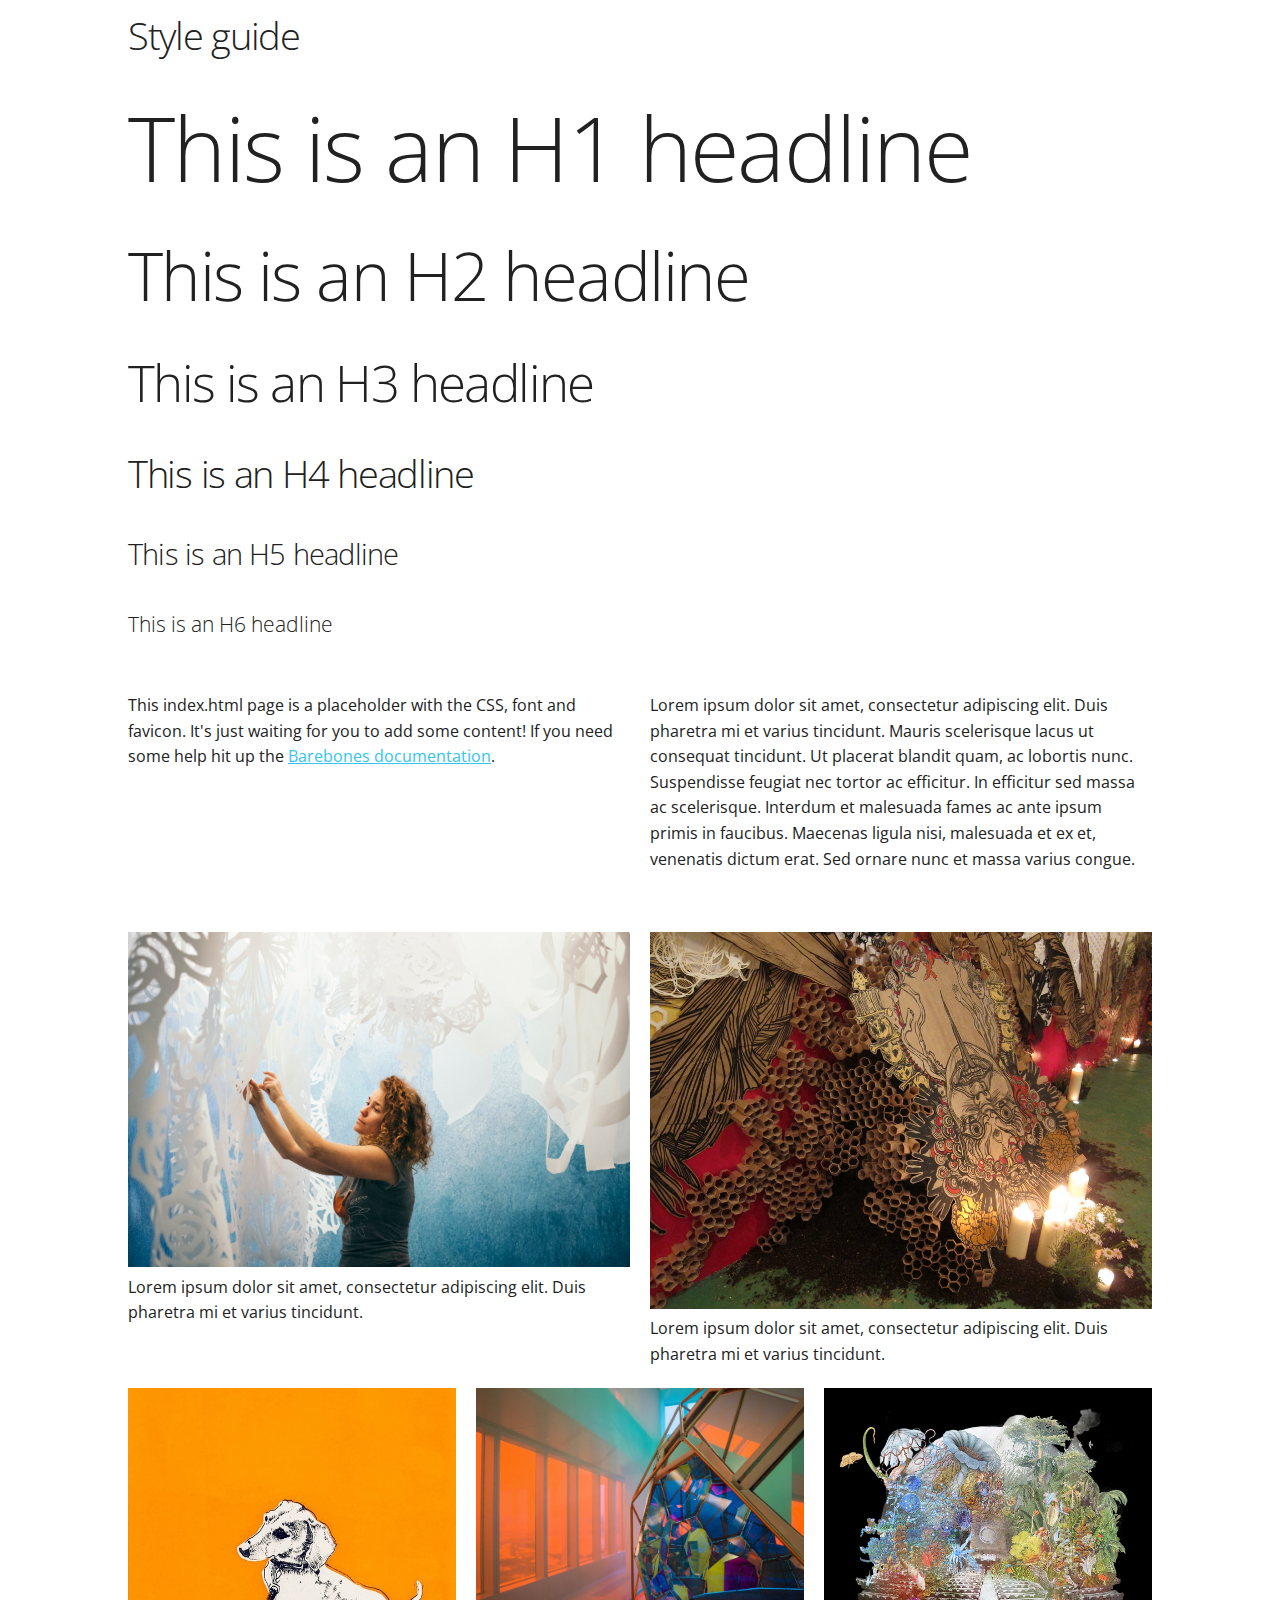
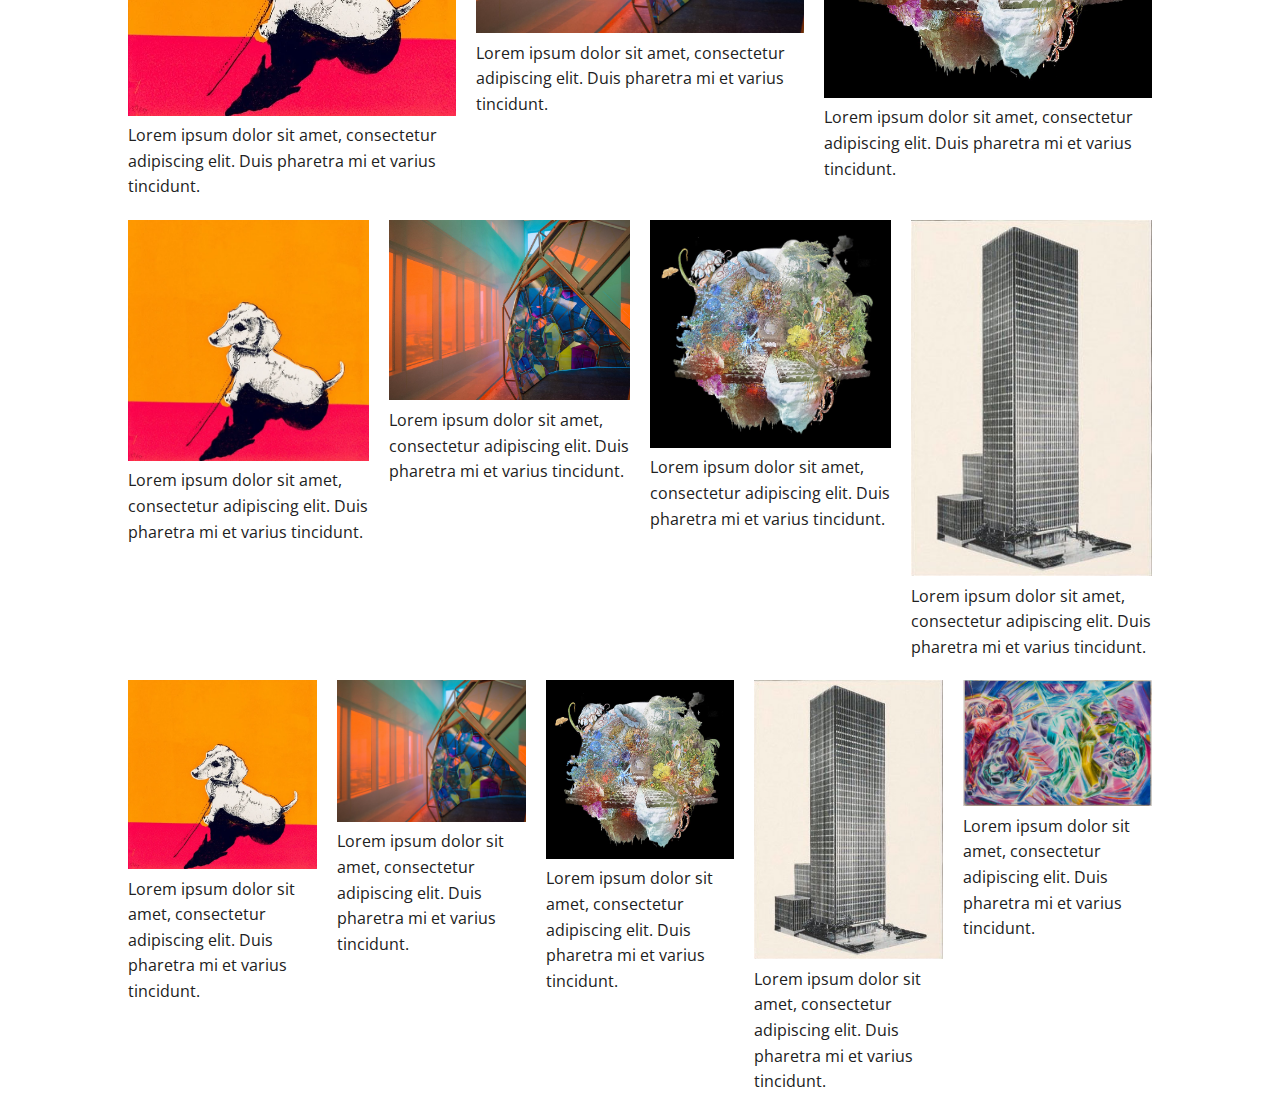
==== styleguide.html @ 1a78c6f6 "Setup" ====
<!DOCTYPE html>
<html lang="en">
<head>

  <!-- Basic Page Needs
  –––––––––––––––––––––––––––––––––––––––––––––––––– -->
  <meta charset="utf-8">
  <title>Your page title here :)</title>
  <meta name="description" content="">
  <meta name="author" content="">

  <!-- Mobile Specific Metas
  –––––––––––––––––––––––––––––––––––––––––––––––––– -->
  <meta name="viewport" content="width=device-width, initial-scale=1">

  <!-- FONT
  –––––––––––––––––––––––––––––––––––––––––––––––––– -->
  <link href="//fonts.googleapis.com/css?family=Raleway:400,300,600" rel="stylesheet" type="text/css">

  <!-- CSS
  –––––––––––––––––––––––––––––––––––––––––––––––––– -->
  <link rel="stylesheet" href="css/normalize.css">
  <link rel="stylesheet" href="css/barebones.css">
  <link rel="stylesheet" href="css/core-1.css">


  <!-- Favicon
  –––––––––––––––––––––––––––––––––––––––––––––––––– -->
  <link rel="icon" type="image/png" href="images/favicon-16.png">

</head>
<body>
<main>
  <!-- Primary Page Layout
  –––––––––––––––––––––––––––––––––––––––––––––––––– -->
  <section class="grid-container full">
      <div>
        <h4>Style guide</h4>
        <h1>This is an H1 headline</h1>
        <h2>This is an H2 headline</h2>
        <h3>This is an H3 headline</h3>
        <h4>This is an H4 headline</h4>
        <h5>This is an H5 headline</h5>
        <h6>This is an H6 headline</h6>
        </div>
  </section>
  <section class="grid-container col-2">
  <p>This index.html page is a placeholder with the CSS, font and favicon. It's just waiting for you to add some content! If you need some help hit up the <a href="https://acahir.github.io/Barebones/">Barebones documentation</a>.</p>
	<p>Lorem ipsum dolor sit amet, consectetur adipiscing elit. Duis pharetra mi et varius tincidunt. Mauris scelerisque lacus ut consequat tincidunt. Ut placerat blandit quam, ac lobortis nunc. Suspendisse feugiat nec tortor ac efficitur. In efficitur sed massa ac scelerisque. Interdum et malesuada fames ac ante ipsum primis in faucibus. Maecenas ligula nisi, malesuada et ex et, venenatis dictum erat. Sed ornare nunc et massa varius congue. </p>
</section>
<section class="grid-container col-2">
	<div><img src="images/Swoon+Caledonia+Currie+2021+Sal+Rodriguez+photographer.jpg" alt="art image" /> Lorem ipsum dolor sit amet, consectetur adipiscing elit. Duis pharetra mi et varius tincidunt.</div>
	<div><img src="images/Tokyo_SnowContemporary_2012_2.JPG" alt="art image" /> Lorem ipsum dolor sit amet, consectetur adipiscing elit. Duis pharetra mi et varius tincidunt.</div>
</section>

<!-- multiple rows don't require separate containers -->
<section class="grid-container col-3">
	<div><img src="images/1_MB_Anna_Marrow_Doggie_Jo_Hounsome_Photography_1_grande.webp" alt="art image" /> Lorem ipsum dolor sit amet, consectetur adipiscing elit. Duis pharetra mi et varius tincidunt.</div>
	<div><img src="images/2021_09_24_02_model_of_invisible_futures_02_small.jpg" alt="art image" />Lorem ipsum dolor sit amet, consectetur adipiscing elit. Duis pharetra mi et varius tincidunt.</div>
	<div><img src="images/2021_10_07_210517_FA_LOGO_trans-background_SMALL.jpg" alt="art image" />Lorem ipsum dolor sit amet, consectetur adipiscing elit. Duis pharetra mi et varius tincidunt.</div>
</section>
<section class="grid-container col-4">
	<div><img src="images/1_MB_Anna_Marrow_Doggie_Jo_Hounsome_Photography_1_grande.webp" alt="art image" /> Lorem ipsum dolor sit amet, consectetur adipiscing elit. Duis pharetra mi et varius tincidunt.</div>
	<div><img src="images/2021_09_24_02_model_of_invisible_futures_02_small.jpg" alt="art image" />Lorem ipsum dolor sit amet, consectetur adipiscing elit. Duis pharetra mi et varius tincidunt.</div>
	<div><img src="images/2021_10_07_210517_FA_LOGO_trans-background_SMALL.jpg" alt="art image" />Lorem ipsum dolor sit amet, consectetur adipiscing elit. Duis pharetra mi et varius tincidunt.</div>
	<div><img src="images/building.jpg" alt="art image" />Lorem ipsum dolor sit amet, consectetur adipiscing elit. Duis pharetra mi et varius tincidunt.</div>
</section>
<section class="grid-container col-5">
	<div><img src="images/1_MB_Anna_Marrow_Doggie_Jo_Hounsome_Photography_1_grande.webp" alt="art image" /> Lorem ipsum dolor sit amet, consectetur adipiscing elit. Duis pharetra mi et varius tincidunt.</div>
	<div><img src="images/2021_09_24_02_model_of_invisible_futures_02_small.jpg" alt="art image" />Lorem ipsum dolor sit amet, consectetur adipiscing elit. Duis pharetra mi et varius tincidunt.</div>
	<div><img src="images/2021_10_07_210517_FA_LOGO_trans-background_SMALL.jpg" alt="art image" />Lorem ipsum dolor sit amet, consectetur adipiscing elit. Duis pharetra mi et varius tincidunt.</div>
	<div><img src="images/building.jpg" alt="art image" />Lorem ipsum dolor sit amet, consectetur adipiscing elit. Duis pharetra mi et varius tincidunt.</div>
	<div><img src="images/Denzil-Forrester-1993-Dub-Dance-2-840x560-c-center.jpg" alt="art image" />Lorem ipsum dolor sit amet, consectetur adipiscing elit. Duis pharetra mi et varius tincidunt.</div>
</section>
</main>
<!-- End Document
  –––––––––––––––––––––––––––––––––––––––––––––––––– -->
</body>
</html>
---- css/barebones.css ----
/*
* Barebones V3
* Copyright 2019 Steve Cochran
*
* Based of Skeleton by Dave Gamache
*
* Free to use under the MIT license.
*/

/* Table of contents
––––––––––––––––––––––––––––––––––––––––––––––––––
- Media Breakpoints
- Variables
- Grid
- Base Styles
- Typography
- Links
- Buttons
- Forms
- Lists
- Code
- Tables
- Spacing
- Utilities
- Clearing
- Media Queries
*/

/* ENV Variables
–––––––––––––––––––––––––––––––––––––––––––––––––– */
/* Media breakpoint variables for use in media queries
* 	Note: this section is currently commented out pending release of 
* 	final CSS env() spec
*  Breakpoints based on 
*	 https://medium.freecodecamp.org/the-100-correct-way-to-do-css-breakpoints-88d6a5ba1862
* 
*/


/* CSS Variables
–––––––––––––––––––––––––––––––––––––––––––––––––– */
html {

	/* default theme: light background, dark text, blue accent */
	--theme-hue: 0;					/* white */
	--accent-hue: 194;			/* blue */

	--text-color-richer: hsl(var(--theme-hue), 0%, 5%);			/* #0d0d0d		*/
	--text-color-normal: hsl(var(--theme-hue), 0%, 13%);		/* #222222 		text color; button:hover:focus color */
	--text-color-softer: hsl(var(--theme-hue), 0%, 33%);		/* #555555 		button color; button:hover border */

  --accent-color: hsl(var(--accent-hue), 86%, 57%);				/* #33C3F0 		link; button-primary bg+border; textarea,select:focus border */
  --accent-color-hover: hsl(var(--accent-hue), 76%, 49%);	/* #1EAEDB 		link hover; button-primary:hover:focus bg+border */

  --border-color: hsl(var(--theme-hue), 0%, 73%);					/* #bbbbbb		button border */
	--border-color-softer: hsl(var(--theme-hue), 0%, 82%);	/* #d1d1d1		textarea,select,code,td,hr border	 */
	
	--background-color: white;														/* transparent body background; textarea,select background */
	--background-color-softer: hsl(var(--theme-hue), 0%, 95%);
  --code-background: hsl(var(--theme-hue), 0%, 95%);			/* #f1f1f1 		code background*/

	--button-primary-color: white;
  
	
	/* Note: Skeleton was based off a 10px font sizing for REM  */
	/* 62.5% of typical 16px browser default = 10px */
	--base-font-size: 1rem;
	
	/* Grid Defaults - default to match orig skeleton settings */
	--grid-max-width: 1440px;
}

/*  Dark Theme
	Note: prefers-color-scheme selector support is still limited, but 
	included for future and an example of defining a different base 'theme'
*/
@media (prefers-color-scheme: dark) {
	:html {
		/* dark theme: light background, dark text, blue accent */
		--theme-hue: 0;					/* black */
		--accent-hue: 194;			/* blue */

		--text-color-richer: hsl(var(--theme-hue), 0%, 95%);		/* 		*/
		--text-color-normal: hsl(var(--theme-hue), 0%, 80%);		/* text color; button:hover:focus color */
		--text-color-softer: hsl(var(--theme-hue), 0%, 67%);		/* button color; button:hover border */

		--accent-color: hsl(var(--accent-hue), 76%, 49%);				/* link; button-primary bg+border; textarea,select:focus border */
		--accent-color-hover: hsl(var(--accent-hue), 86%, 57%);	/* link hover; button-primary:hover:focus bg+border */

		--border-color: hsl(var(--theme-hue), 0%, 27%);					/* button border */
		--border-color-softer: hsl(var(--theme-hue), 0%, 20%);	/* textarea,select,code,td,hr border	 */
	
		--background-color: hsl(var(--theme-hue), 0%, 12%);			/* body background; textarea,select background */
		--background-color-softer: hsl(var(--theme-hue), 0%, 18%);
		--code-background: hsl(var(--theme-hue), 0%, 5%);				/* code background*/

		--button-primary-color: white;
  }
	
	img.value-img {
		filter: invert(0.8);
	}
	/* TODO - test dialing back image intensity on dark background
  img {
    opacity: .80;
    transition: opacity .5s ease-in-out;
  }
  img:hover {
    opacity: 1;
  }
  */
}


/* Grid
–––––––––––––––––––––––––––––––––––––––––––––––––– */
/* CSS Grid depends much more on CSS than HTML, so there is less boilerplate
	 than with skeleton. Only basic 1-4 column grids are included.
	 Any additional needs should be made using custom CSS directives */


.grid-container {
	position: relative;
	max-width: var(--grid-max-width);
	margin: 0 auto;
	padding: 20px;
	display: grid;
	grid-gap: 20px;
	gap: 20px;
	
	/* by default use min 200px wide columns auto-fit into width */
	grid-template-columns: minmax(200px, 1fr);
}

/* grids to 3 columns above mobile sizes */
@media (min-width: 600px) {
	.grid-container {
		grid-template-columns: repeat(3, 1fr);
		padding: 10px 0;
	}
	
	/* basic grids */
	.grid-container.col-5 {
		grid-template-columns: repeat(5, 1fr);
	}
	.grid-container.col-4 {
		grid-template-columns: repeat(4, 1fr);
	}
	.grid-container.col-3 {
		grid-template-columns: repeat(3, 1fr);
	}
	.grid-container.col-2 {
		grid-template-columns: repeat(2, 1fr);
	}
	.grid-container.full {
		grid-template-columns: 1fr;
	}
	
}







/* Base Styles
–––––––––––––––––––––––––––––––––––––––––––––––––– */
html {
  font-size: var(--base-font-size);
  scroll-behavior: smooth;
}
body {
  font-size: 1rem;		/* changed from 15px in orig skeleton */
  line-height: 1.6;
  font-weight: 400;
  font-family: "Open Sans", "HelveticaNeue", "Helvetica Neue", Helvetica, Arial, sans-serif;
  color: var(--text-color-normal); 
  background-color: var(--background-color);;
}


/* Typography
–––––––––––––––––––––––––––––––––––––––––––––––––– */
h1, h2, h3, h4, h5, h6 {
  margin-top: 0;
  margin-bottom: 2rem;
  font-weight: 300; }
h1 { font-size: 4.0rem; line-height: 1.2;  letter-spacing: -.1rem;}
h2 { font-size: 3.6rem; line-height: 1.25; letter-spacing: -.1rem; }
h3 { font-size: 3.2rem; line-height: 1.3;  letter-spacing: -.1rem; }
h4 { font-size: 2.4rem; line-height: 1.35; letter-spacing: -.08rem; }
h5 { font-size: 1.8rem; line-height: 1.5;  letter-spacing: -.05rem; }
h6 { font-size: 1.333rem; line-height: 1.6;  letter-spacing: 0; }

/* Larger than phablet */
@media (min-width: 600px) {
  h1 { font-size: 5.6rem; }
  h2 { font-size: 4.2rem; }
  h3 { font-size: 3.2rem; }
  h4 { font-size: 2.4rem; }
  h5 { font-size: 1.8rem; }
  h6 { font-size: 1.333rem; }
}

p {
  margin-top: 0; }


/* Links
–––––––––––––––––––––––––––––––––––––––––––––––––– */
a {
  color: var(--accent-color); }
a:hover {
  color: var(--accent-color-hover); }


/* Buttons
–––––––––––––––––––––––––––––––––––––––––––––––––– */
.button,
button,
input[type="submit"],
input[type="reset"],
input[type="button"] {
  display: inline-block;
  height: 38px;
  padding: 0 30px;
  color: var(--text-color-softer);
  text-align: center;
  font-size: 11px;
  font-weight: 600;
  line-height: 38px;
  letter-spacing: .1rem;
  text-transform: uppercase;
  text-decoration: none;
  white-space: nowrap;
  background-color: transparent;
  border-radius: 4px;
  border: 1px solid var(--border-color);
  cursor: pointer;
  box-sizing: border-box; }
.button:hover,
button:hover,
input[type="submit"]:hover,
input[type="reset"]:hover,
input[type="button"]:hover,
.button:focus,
button:focus,
input[type="submit"]:focus,
input[type="reset"]:focus,
input[type="button"]:focus {
  color: var(--text-color-normal);
  border-color: var(--text-color-softer);
  outline: 0; }
.button.button-primary,
button.button-primary,
input[type="submit"].button-primary,
input[type="reset"].button-primary,
input[type="button"].button-primary {
  color: var(--button-primary-color);
  background-color: var(--accent-color);
  border-color: var(--accent-color); }
.button.button-primary:hover,
button.button-primary:hover,
input[type="submit"].button-primary:hover,
input[type="reset"].button-primary:hover,
input[type="button"].button-primary:hover,
.button.button-primary:focus,
button.button-primary:focus,
input[type="submit"].button-primary:focus,
input[type="reset"].button-primary:focus,
input[type="button"].button-primary:focus {
  color: var(--button-primary-color);
  background-color: var(--accent-color-hover);
  border-color: var(--accent-color-hover); }


/* Forms
–––––––––––––––––––––––––––––––––––––––––––––––––– */
input[type="email"],
input[type="number"],
input[type="search"],
input[type="text"],
input[type="tel"],
input[type="url"],
input[type="password"],
textarea,
select {
  height: 38px;
  padding: 6px 10px; /* The 6px vertically centers text on FF, ignored by Webkit */
  background-color: var(--background-color);
  border: 1px solid var(--border-color-softer);
  border-radius: 4px;
  box-shadow: none;
  box-sizing: border-box; }
/* Removes awkward default styles on some inputs for iOS */
input[type="email"],
input[type="number"],
input[type="search"],
input[type="text"],
input[type="tel"],
input[type="url"],
input[type="password"],
input[type="button"],
input[type="submit"],
textarea {
  -webkit-appearance: none;
     -moz-appearance: none;
          appearance: none; }
textarea {
  min-height: 65px;
  padding-top: 6px;
  padding-bottom: 6px; }
input[type="email"]:focus,
input[type="number"]:focus,
input[type="search"]:focus,
input[type="text"]:focus,
input[type="tel"]:focus,
input[type="url"]:focus,
input[type="password"]:focus,
textarea:focus,
select:focus {
  border: 1px solid var(--accent-color);
  outline: 0; }
label,
legend {
  display: block;
  margin-bottom: .5rem;
  font-weight: 600; }
fieldset {
  padding: 0;
  border-width: 0; }
input[type="checkbox"],
input[type="radio"] {
  display: inline; }
label > .label-body {
  display: inline-block;
  margin-left: .5rem;
  font-weight: normal; }


/* Lists
–––––––––––––––––––––––––––––––––––––––––––––––––– */
ul {
  list-style: circle inside; }
ol {
  list-style: decimal inside; }
ol, ul {
  padding-left: 0;
  margin-top: 0; }
ul ul, ul ol, ol ol, ol ul {
	font-size: 100%;
	margin: 1rem 0 1rem 3rem;
	color: var(--text-color-softer);
}
li {
  margin-bottom: 0.5rem; }


/* Code
–––––––––––––––––––––––––––––––––––––––––––––––––– */
code {
  padding: .2rem .5rem;
  margin: 0 .2rem;
  font-size: 90%;
  white-space: nowrap;
  background: var(--code-background);
  border: 1px solid var(--border-color-softer);
  border-radius: 4px; }
pre > code {
  display: block;
  padding: 1rem 1.5rem;
  white-space: pre; 
  overflow: auto; }


/* Tables
–––––––––––––––––––––––––––––––––––––––––––––––––– */
th,
td {
  padding: 12px 15px;
  text-align: left;
  border-bottom: 1px solid var(--border-color-softer); }
th:first-child,
td:first-child {
  padding-left: 0; }
th:last-child,
td:last-child {
  padding-right: 0; }


/* Spacing
–––––––––––––––––––––––––––––––––––––––––––––––––– */
button,
.button {
  margin-bottom: 1rem; }
input,
textarea,
select,
fieldset {
  margin-bottom: 1.5rem; }
pre,
blockquote,
dl,
figure,
table,
p,
ul,
ol,
form {
  margin-bottom: 2.5rem; }


/* Utilities
–––––––––––––––––––––––––––––––––––––––––––––––––– */
.u-full-width {
  width: 100%;
  box-sizing: border-box; }
.u-max-full-width {
  max-width: 100%;
  box-sizing: border-box; }
.u-pull-right {
  float: right; }
.u-pull-left {
  float: left; }
.u-align-left {
	text-align: left; }
.u-align-right {
	text-align: right; }


/* Misc
–––––––––––––––––––––––––––––––––––––––––––––––––– */
hr {
  margin-top: 3rem;
  margin-bottom: 3.5rem;
  border-width: 0;
  border-top: 1px solid var(--border-color-softer); }


/* Clearing
–––––––––––––––––––––––––––––––––––––––––––––––––– */

/* Self Clearing Goodness */
.container:after,
.row:after,
.u-cf {
  content: "";
  display: table;
  clear: both; }


/* Media Queries
–––––––––––––––––––––––––––––––––––––––––––––––––– */
/*
Note: The best way to structure the use of media queries is to create the queries
near the relevant code. For example, if you wanted to change the styles for buttons
on small devices, paste the mobile query code up in the buttons section and style it
there.
*/


/* Larger than mobile (default point when grid becomes active) */
@media (min-width: 600px) {}

/* Larger than phablet */
@media (min-width: 900px) {}

/* Larger than tablet */
@media (min-width: 1200px) {}
---- css/core-1.css ----
@import url('https://fonts.googleapis.com/css2?family=Open+Sans:ital,wght@0,300..800;1,300..800&display=swap');


/* CSS Custom properties */

:root {
  /* Define Colors as colors */
  --green: #00ebc7;
  --red: #ff5470;
  --yellow: #fde24f;
  --black: #020303;
  --darkBlue: #00214d;
  --darkGrey: #222;
  --grey: #cccccc;
  --lightGrey: #f2f4f6;
  --white: #fff;

  /* Define Colors intentions */
  --background: var(--white);
  --textColor: var(--black);
  --buttonTextColor: var(--black);
  --lineColor: var(--grey);
  --cardBg: var(--white);
  --headerBackground: var(--background-color);
  --footerBackground: var(--black);
  --textLink: var(--green)

  /* Styles */
  --line: solid 1px var(--lineColor);

  /* Spacing */
  --space-xxs:  4px;
  --space-xs:   8px;
  --space-sm:   12px;
  --space-md:   20px;
  --space-lg:   32px;
  --space-xl:   52px;
  --space-xxl:  84px;

  /* Positioning */
  --containerPadding: 2.5%;
  --headerHeight: 3rem;
  --borderRadius: 10px;

    /* Elevation */
    --level-1: 0 1px 3px 0 rgba(0, 0, 0, 0.1), 0 1px 2px 0 rgba(0, 0, 0, 0.06);
    --level-2: 0 4px 6px -1px rgba(0, 0, 0, 0.1),
      0 2px 4px -1px rgba(0, 0, 0, 0.06);
    --level-3: 0 10px 15px -3px rgba(0, 0, 0, 0.1),
      0 4px 6px -2px rgba(0, 0, 0, 0.05);
    --level-4: 0 20px 25px -5px rgba(0, 0, 0, 0.1),
      0 10px 10px -5px rgba(0, 0, 0, 0.04);

}

main {
    width: 80vw;
    margin: 0 auto;
  }

  img {
    max-width: 100%;
    height: auto;
  }

  header {
    color: var(--accent-color);
    left: 0;
    top: 0;
    width: 100%;
    height: var(--headerHeight);
    background: var(--headerBackground);
    box-shadow: var(--level-2);
    padding: 0 var(--containerPadding);
  }
  
  header nav {
    display: flex;
    justify-content: flex-start;
    align-items: center;
    width: 600px;
  }
  
  header nav a {
    color: var(--accent-color);
    text-decoration: none;
    padding:.5rem;
  
  }
  
  header nav a + a {
    margin-left: 10px;
  }

  .content-block {
    margin-top: var(--space-lg);
  }

  footer {
    --footerTextColor: var(--lightGrey);
    color: var(--footerTextColor);
    background: var(--footerBackground);
    padding: 2rem var(--containerPadding);
    text-align: center;
  }
  
  footer a {
    color: var(--footerTextColor);
  }
  
  footer p {
    margin-bottom: 0;
    max-width: none;
  }
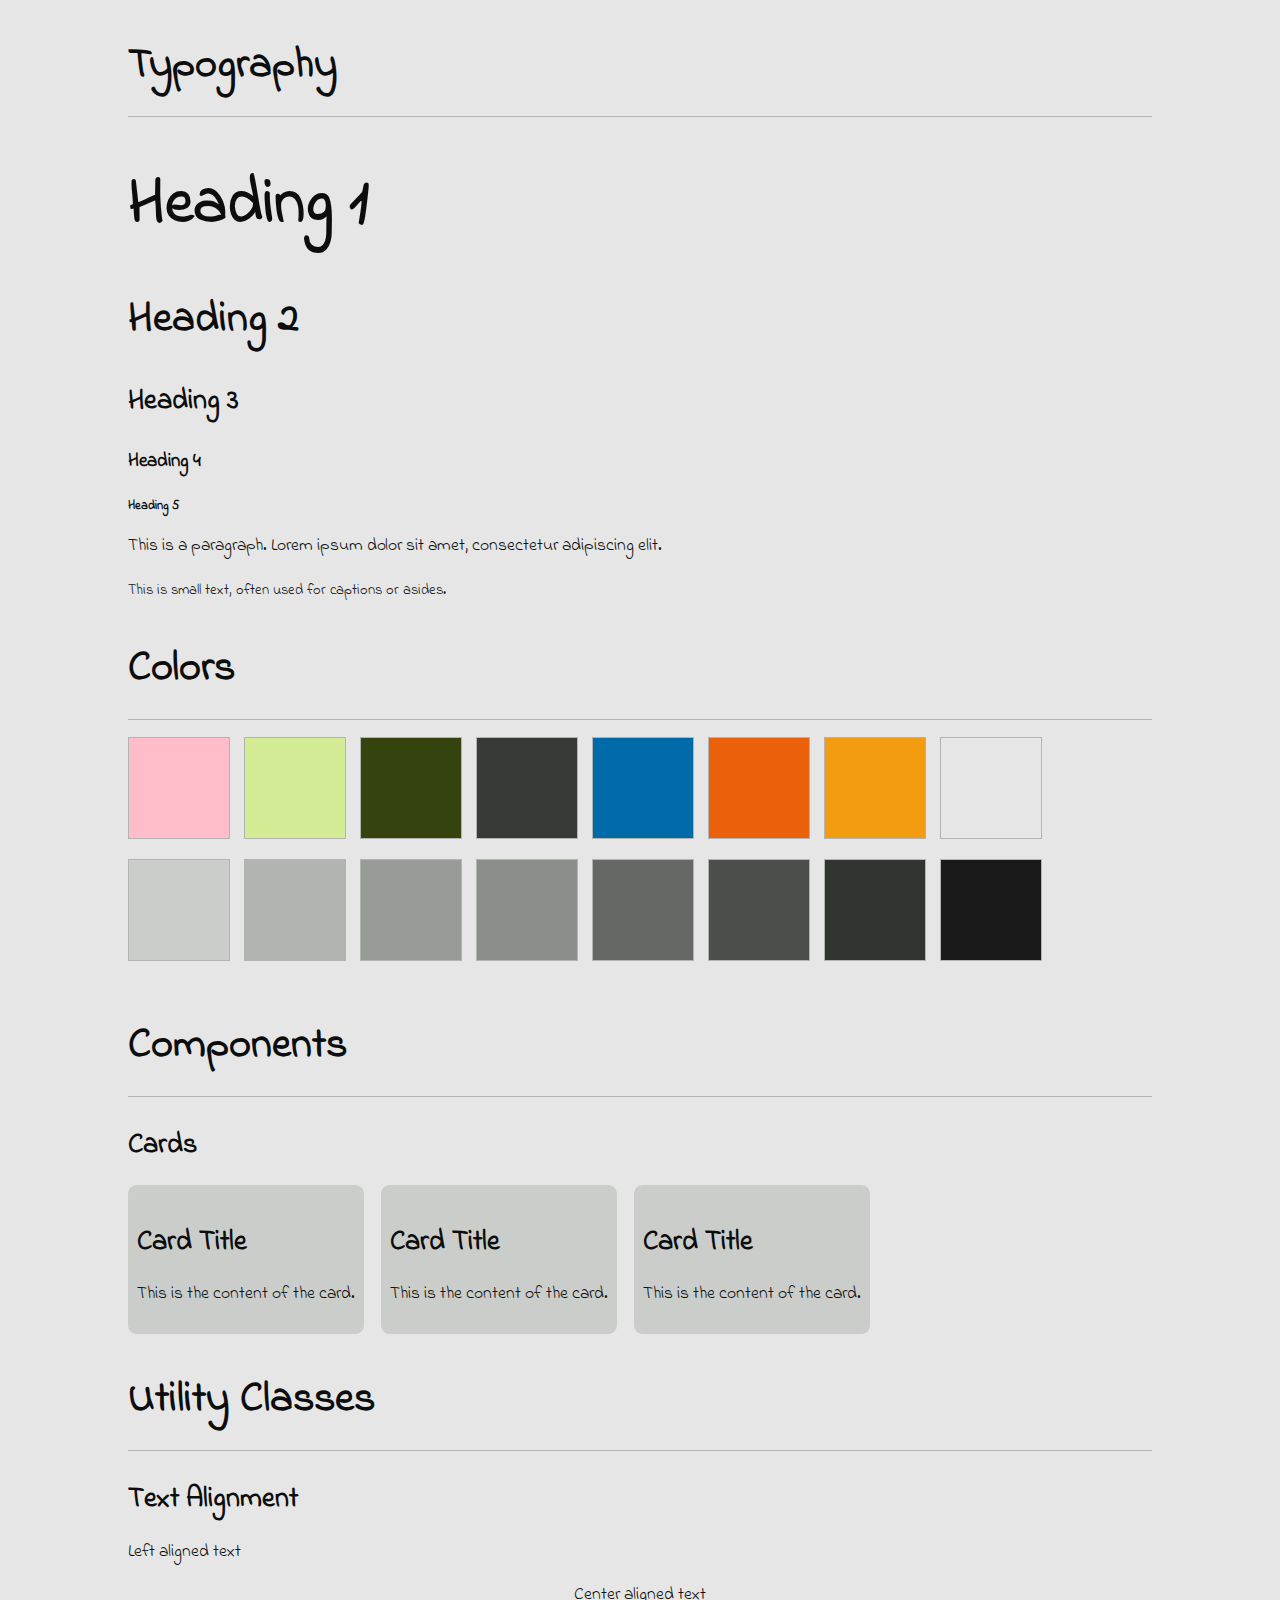
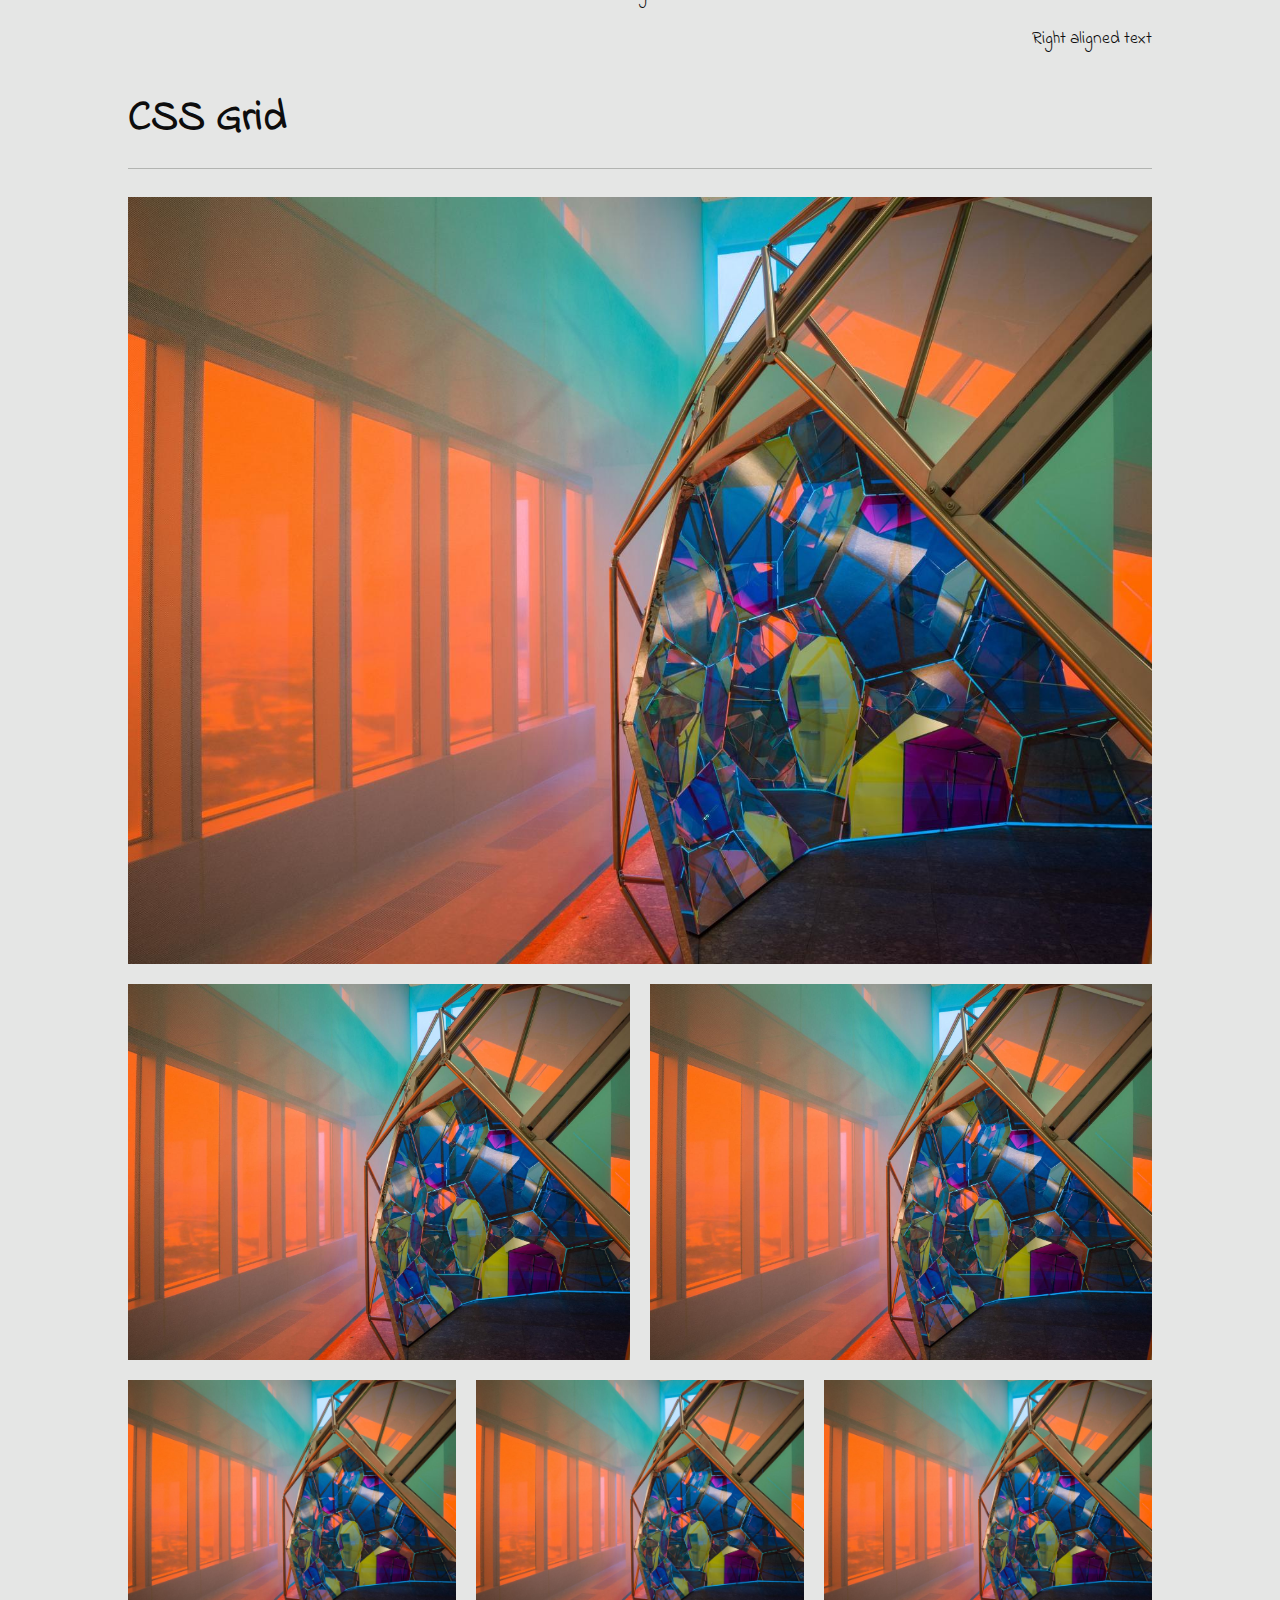
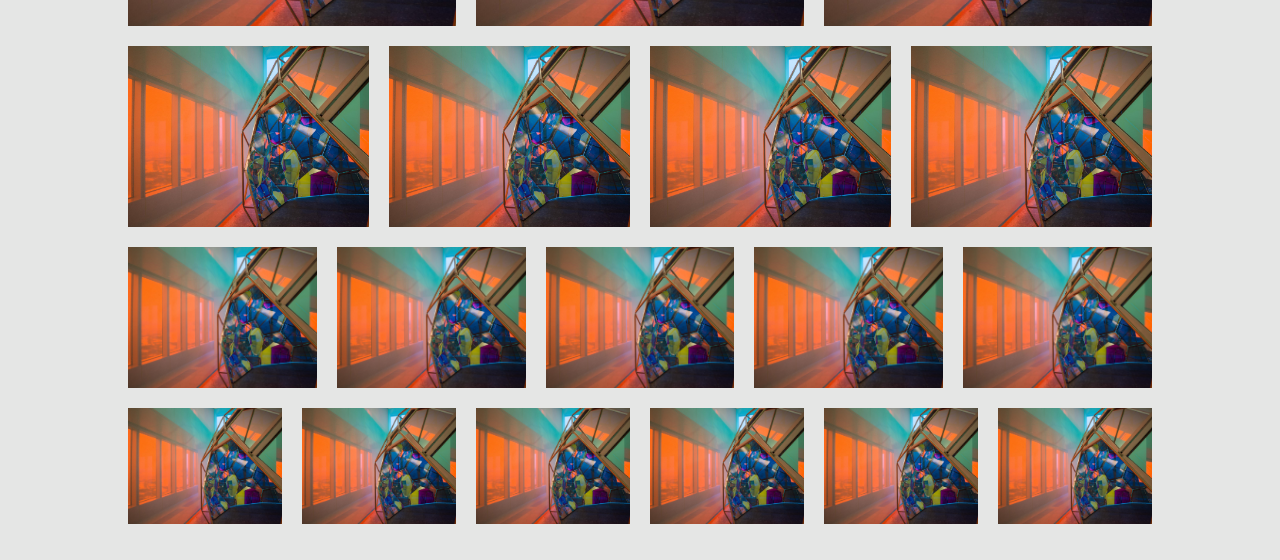
==== commit 7af3a759: "Added files" ====
--- a/styleguide.html
+++ b/styleguide.html
@@ -1,79 +1,109 @@
 <!DOCTYPE html>
 <html lang="en">
 <head>
-
-  <!-- Basic Page Needs
-  –––––––––––––––––––––––––––––––––––––––––––––––––– -->
-  <meta charset="utf-8">
-  <title>Your page title here :)</title>
-  <meta name="description" content="">
-  <meta name="author" content="">
-
-  <!-- Mobile Specific Metas
-  –––––––––––––––––––––––––––––––––––––––––––––––––– -->
-  <meta name="viewport" content="width=device-width, initial-scale=1">
-
-  <!-- FONT
-  –––––––––––––––––––––––––––––––––––––––––––––––––– -->
-  <link href="//fonts.googleapis.com/css?family=Raleway:400,300,600" rel="stylesheet" type="text/css">
-
-  <!-- CSS
-  –––––––––––––––––––––––––––––––––––––––––––––––––– -->
-  <link rel="stylesheet" href="css/normalize.css">
-  <link rel="stylesheet" href="css/barebones.css">
-  <link rel="stylesheet" href="css/core-1.css">
-
-
-  <!-- Favicon
-  –––––––––––––––––––––––––––––––––––––––––––––––––– -->
-  <link rel="icon" type="image/png" href="images/favicon-16.png">
-
+    <meta charset="UTF-8">
+    <meta name="viewport" content="width=device-width, initial-scale=1.0">
+    <title>CSS Framework Style Guide</title>
+    <link rel="stylesheet" href="css/styles.css">
 </head>
 <body>
-<main>
-  <!-- Primary Page Layout
-  –––––––––––––––––––––––––––––––––––––––––––––––––– -->
-  <section class="grid-container full">
-      <div>
-        <h4>Style guide</h4>
-        <h1>This is an H1 headline</h1>
-        <h2>This is an H2 headline</h2>
-        <h3>This is an H3 headline</h3>
-        <h4>This is an H4 headline</h4>
-        <h5>This is an H5 headline</h5>
-        <h6>This is an H6 headline</h6>
+    <main>
+        <section>
+            <h2>Typography</h2>
+            <hr />
+            <h1>Heading 1</h1>
+            <h2>Heading 2</h2>
+            <h3>Heading 3</h3>
+            <h4>Heading 4</h4>
+            <h5>Heading 5</h5>
+            <p>This is a paragraph. Lorem ipsum dolor sit amet, consectetur adipiscing elit.</p>
+            <p><small>This is small text, often used for captions or asides.</small></p>
+        </section>
+        <section>
+            <h2>Colors</h2>
+            <hr />
+            <div class="color-swatch" style="background-color: var(--primary);"></div>
+            <div class="color-swatch" style="background-color: var(--primary-light);"></div>
+            <div class="color-swatch" style="background-color: var(--primary-dark);"></div>
+            <div class="color-swatch" style="background-color: var(--secondary);"></div>
+            <div class="color-swatch" style="background-color: var(--tertiary);"></div>
+            <div class="color-swatch" style="background-color: var(--accent-1);"></div>
+            <div class="color-swatch" style="background-color: var(--accent-2);"></div>
+            <div class="color-swatch" style="background-color: var(--gray-100);"></div>
+            <div class="color-swatch" style="background-color: var(--gray-200);"></div>
+            <div class="color-swatch" style="background-color: var(--gray-300);"></div>
+            <div class="color-swatch" style="background-color: var(--gray-400);"></div>
+            <div class="color-swatch" style="background-color: var(--gray-500);"></div>
+            <div class="color-swatch" style="background-color: var(--gray-600);"></div>
+            <div class="color-swatch" style="background-color: var(--gray-700);"></div>
+            <div class="color-swatch" style="background-color: var(--gray-800);"></div>
+            <div class="color-swatch" style="background-color: var(--gray-900);"></div>
+        </section>
+        <section id="components">
+            <h2>Components</h2>
+            <hr />
+            <h3>Cards</h3>
+            <div class="card-container">
+            <div class="card">
+                <h3 class="card-title">Card Title</h3>
+                <p>This is the content of the card.</p>
+            </div>
+            <div class="card">
+                <h3 class="card-title">Card Title</h3>
+                <p>This is the content of the card.</p>
+            </div>
+            <div class="card">
+                <h3 class="card-title">Card Title</h3>
+                <p>This is the content of the card.</p>
+            </div>
         </div>
-  </section>
-  <section class="grid-container col-2">
-  <p>This index.html page is a placeholder with the CSS, font and favicon. It's just waiting for you to add some content! If you need some help hit up the <a href="https://acahir.github.io/Barebones/">Barebones documentation</a>.</p>
-	<p>Lorem ipsum dolor sit amet, consectetur adipiscing elit. Duis pharetra mi et varius tincidunt. Mauris scelerisque lacus ut consequat tincidunt. Ut placerat blandit quam, ac lobortis nunc. Suspendisse feugiat nec tortor ac efficitur. In efficitur sed massa ac scelerisque. Interdum et malesuada fames ac ante ipsum primis in faucibus. Maecenas ligula nisi, malesuada et ex et, venenatis dictum erat. Sed ornare nunc et massa varius congue. </p>
-</section>
-<section class="grid-container col-2">
-	<div><img src="images/Swoon+Caledonia+Currie+2021+Sal+Rodriguez+photographer.jpg" alt="art image" /> Lorem ipsum dolor sit amet, consectetur adipiscing elit. Duis pharetra mi et varius tincidunt.</div>
-	<div><img src="images/Tokyo_SnowContemporary_2012_2.JPG" alt="art image" /> Lorem ipsum dolor sit amet, consectetur adipiscing elit. Duis pharetra mi et varius tincidunt.</div>
-</section>
+        </section>
 
-<!-- multiple rows don't require separate containers -->
-<section class="grid-container col-3">
-	<div><img src="images/1_MB_Anna_Marrow_Doggie_Jo_Hounsome_Photography_1_grande.webp" alt="art image" /> Lorem ipsum dolor sit amet, consectetur adipiscing elit. Duis pharetra mi et varius tincidunt.</div>
-	<div><img src="images/2021_09_24_02_model_of_invisible_futures_02_small.jpg" alt="art image" />Lorem ipsum dolor sit amet, consectetur adipiscing elit. Duis pharetra mi et varius tincidunt.</div>
-	<div><img src="images/2021_10_07_210517_FA_LOGO_trans-background_SMALL.jpg" alt="art image" />Lorem ipsum dolor sit amet, consectetur adipiscing elit. Duis pharetra mi et varius tincidunt.</div>
-</section>
-<section class="grid-container col-4">
-	<div><img src="images/1_MB_Anna_Marrow_Doggie_Jo_Hounsome_Photography_1_grande.webp" alt="art image" /> Lorem ipsum dolor sit amet, consectetur adipiscing elit. Duis pharetra mi et varius tincidunt.</div>
-	<div><img src="images/2021_09_24_02_model_of_invisible_futures_02_small.jpg" alt="art image" />Lorem ipsum dolor sit amet, consectetur adipiscing elit. Duis pharetra mi et varius tincidunt.</div>
-	<div><img src="images/2021_10_07_210517_FA_LOGO_trans-background_SMALL.jpg" alt="art image" />Lorem ipsum dolor sit amet, consectetur adipiscing elit. Duis pharetra mi et varius tincidunt.</div>
-	<div><img src="images/building.jpg" alt="art image" />Lorem ipsum dolor sit amet, consectetur adipiscing elit. Duis pharetra mi et varius tincidunt.</div>
-</section>
-<section class="grid-container col-5">
-	<div><img src="images/1_MB_Anna_Marrow_Doggie_Jo_Hounsome_Photography_1_grande.webp" alt="art image" /> Lorem ipsum dolor sit amet, consectetur adipiscing elit. Duis pharetra mi et varius tincidunt.</div>
-	<div><img src="images/2021_09_24_02_model_of_invisible_futures_02_small.jpg" alt="art image" />Lorem ipsum dolor sit amet, consectetur adipiscing elit. Duis pharetra mi et varius tincidunt.</div>
-	<div><img src="images/2021_10_07_210517_FA_LOGO_trans-background_SMALL.jpg" alt="art image" />Lorem ipsum dolor sit amet, consectetur adipiscing elit. Duis pharetra mi et varius tincidunt.</div>
-	<div><img src="images/building.jpg" alt="art image" />Lorem ipsum dolor sit amet, consectetur adipiscing elit. Duis pharetra mi et varius tincidunt.</div>
-	<div><img src="images/Denzil-Forrester-1993-Dub-Dance-2-840x560-c-center.jpg" alt="art image" />Lorem ipsum dolor sit amet, consectetur adipiscing elit. Duis pharetra mi et varius tincidunt.</div>
-</section>
-</main>
-<!-- End Document
-  –––––––––––––––––––––––––––––––––––––––––––––––––– -->
+        <section id="utilities">
+            <h2>Utility Classes</h2>
+            <hr />
+            <h3>Text Alignment</h3>
+            <p class="text-left">Left aligned text</p>
+            <p class="text-center">Center aligned text</p>
+            <p class="text-right">Right aligned text</p>
+        </section>
+        <section id="grid">
+            <h2>CSS Grid</h2>
+            <hr />
+            <article class="grid-container full">
+                  <img src="images/2021_09_24_02_model_of_invisible_futures_02_small.jpg" alt="art image" />
+            </article>
+            <article class="grid-container col-2">
+                  <img src="images/2021_09_24_02_model_of_invisible_futures_02_small.jpg" alt="art image" />
+                <img src="images/2021_09_24_02_model_of_invisible_futures_02_small.jpg" alt="art image" />
+            </article>
+            <article class="grid-container col-3">
+                <img src="images/2021_09_24_02_model_of_invisible_futures_02_small.jpg" alt="art image" />
+              <img src="images/2021_09_24_02_model_of_invisible_futures_02_small.jpg" alt="art image" />
+              <img src="images/2021_09_24_02_model_of_invisible_futures_02_small.jpg" alt="art image" />
+          </article>
+          <article class="grid-container col-4">
+            <img src="images/2021_09_24_02_model_of_invisible_futures_02_small.jpg" alt="art image" />
+          <img src="images/2021_09_24_02_model_of_invisible_futures_02_small.jpg" alt="art image" />
+          <img src="images/2021_09_24_02_model_of_invisible_futures_02_small.jpg" alt="art image" />
+          <img src="images/2021_09_24_02_model_of_invisible_futures_02_small.jpg" alt="art image" />
+      </article>
+      <article class="grid-container col-5">
+        <img src="images/2021_09_24_02_model_of_invisible_futures_02_small.jpg" alt="art image" />
+      <img src="images/2021_09_24_02_model_of_invisible_futures_02_small.jpg" alt="art image" />
+      <img src="images/2021_09_24_02_model_of_invisible_futures_02_small.jpg" alt="art image" />
+      <img src="images/2021_09_24_02_model_of_invisible_futures_02_small.jpg" alt="art image" />
+      <img src="images/2021_09_24_02_model_of_invisible_futures_02_small.jpg" alt="art image" />
+  </article>
+  <article class="grid-container col-6">
+    <img src="images/2021_09_24_02_model_of_invisible_futures_02_small.jpg" alt="art image" />
+  <img src="images/2021_09_24_02_model_of_invisible_futures_02_small.jpg" alt="art image" />
+  <img src="images/2021_09_24_02_model_of_invisible_futures_02_small.jpg" alt="art image" />
+  <img src="images/2021_09_24_02_model_of_invisible_futures_02_small.jpg" alt="art image" />
+  <img src="images/2021_09_24_02_model_of_invisible_futures_02_small.jpg" alt="art image" />
+  <img src="images/2021_09_24_02_model_of_invisible_futures_02_small.jpg" alt="art image" />
+</article>
+        </section>
+    </main>
 </body>
-</html>
+</html>--- a/css/styles.css
+++ b/css/styles.css
@@ -0,0 +1,431 @@
+/*
+* Harmonic Collection V1
+* Copyright 2024
+*
+*
+* Free to use under the MIT license.
+*/
+
+/* Table of contents
+––––––––––––––––––––––––––––––––––––––––––––––––––
+- Font import
+- Variables
+- Themes
+- Base Styles
+- Typography
+- Links
+- Lists
+- Grid system
+- Flexbox
+- Utilities
+- Misc
+- Clearing
+- Media Queries
+*/
+
+
+
+/* Placeholder for Google Fonts import */
+
+@import url('https://fonts.googleapis.com/css2?family=Indie+Flower&family=Squada+One&display=swap');
+
+:root {
+
+    /* VARIABLES */
+
+    /* Typography */
+  --headingFont: 'Indie Flower', serif;
+  --bodyFont: 'Indie Flower', sans-serif;
+
+  --baseFontSize: clamp(0.875rem, 0.7885rem + 0.3846vw, 1.25rem);
+
+  --type-scale: 1.5;
+
+  --xlText: calc(var(--lgText) * var(--type-scale));
+  --lgText: calc(var(--mdText) * var(--type-scale));
+  --mdText: calc(var(--baseText) * var(--type-scale));
+  --xsText: calc(var(--smText) / var(--type-scale));
+  --smText: calc(var(--baseText) / var(--type-scale));
+  --baseText: var(--baseFontSize);
+
+  /* Neutrals & Gray tint ramp */
+  --gray-100: hsl(105, 2%, 90%);
+  --gray-200: hsl(105, 2%, 80%);
+  --gray-300: hsl(105, 2%, 70%);
+  --gray-400: hsl(105, 2%, 60%);
+  --gray-500: hsl(105, 2%, 55%);
+  --gray-600: hsl(105, 2%, 40%);
+  --gray-700: hsl(105, 2%, 30%);
+  --gray-800: hsl(105, 2%, 20%);
+  --gray-900: hsl(105, 2%, 10%);
+  
+  --black: hsl(0, 0%, 5%);
+  --white: hsl(0, 0%, 100%);
+
+  /* Core colors */
+  --primary: hsl(349, 100%, 87%);
+  --primary-light: hsl(76, 68%, 75%);
+  --primary-dark: hsl(76, 63%, 16%);
+  --secondary: hsl(105, 4%, 22%);
+  --tertiary: hsl(202, 100%, 33%);
+
+  /* Accent colors */
+  --accent-1: hsl(23, 92%, 48%);
+  --accent-2: hsl(37, 90%, 51%);
+
+  /* Spacing */
+  --space-xs: 0.25rem;
+  --space-sm: 0.5rem;
+  --space-md: 1rem;
+  --space-lg: 1.5rem;
+  --space-xl: 2rem;
+  --space-xxl: 3rem;
+
+  --space-0: 0;
+  --space-1: var(--space-xs);
+  --space-2: var(--space-sm);
+  --space-3: var(--space-md);
+  --space-4: var(--space-lg);
+  --space-5: var(--space-xl);
+  --space-6: var(--space-xxl);
+
+  /* Layout */
+  --max-width: 1440px;
+
+}
+
+/* Theme-specific styles */
+
+/* Light theme (default) */
+:root {
+  --bg: var(--gray-100);
+  --textColor: var(--black);
+}
+
+/* Dark theme */
+:root[data-theme="dark"] {
+  --bg: var(--gray-900);
+  --textColor: var(--white);
+}
+
+body {
+  background-color: var(--bg);
+  color: var(--textColor);
+}
+
+/* Theme switcher styles */
+.theme-switcher {
+  background: none;
+  border: none;
+  cursor: pointer;
+  font-size: 24px;
+}
+
+/* Base Styles
+–––––––––––––––––––––––––––––––––––––––––––––––––– */
+html {
+  font-size: var(--baseFontSize);
+  scroll-behavior: smooth;
+  font-family: var(--bodyFont);
+}
+
+body {
+  line-height: 1.5;
+  font-weight: 400;
+  font-family: var(--bodyFont);
+  color: var(--textColor); 
+  background-color: var(--bg);
+}
+
+main {
+  width: 80vw;
+  margin: 0 auto;
+}
+
+header {
+  width: 80vw;
+  margin: 0 auto;
+  border-bottom: 5px solid var(--gray-700);
+}
+
+header nav {
+  display: flex;
+  justify-content: flex-start;
+  align-items: center;
+}
+
+header nav a {
+  color: var(--accent-1);
+  text-decoration: none;
+  padding:1rem 2rem 1rem 0;
+}
+
+header nav a + a {
+  margin-left: 10px;
+}
+
+footer {
+  color: var(--gray-100);
+  background: var(--gray-900);
+  padding: var(--space-3);
+  text-align: center;
+}
+footer nav {
+  margin:0 auto;
+  display: flex;
+  align-items: center;
+  justify-content: center;
+  width: 600px;
+}
+
+footer nav a {
+  text-decoration: none;
+  padding: var(--space-3);
+}
+
+footer a {
+  color: var(--gray-100);
+}
+
+footer p {
+  margin-bottom: 0;
+  max-width: none;
+}
+
+section {
+  margin-bottom: var(--space-4);
+}
+
+figure {
+  padding:0;
+  margin:0;
+}
+
+figcaption {
+  font-size:var(--smText);
+  color: var(--textColor);
+}
+
+img {
+  width: 100%;
+  height: auto;
+}
+
+.primary {
+  background: var(--primary);
+}
+.primary-light {
+  background: var(--primary-light);
+}
+.primary-dark {
+  background: var(--primary-dark);
+}
+
+/* Typography */
+
+h1, h2, h3, h4, h5, h6 {
+  font-family: var(--headingFont);
+  margin-bottom: var(--space-3);
+}
+
+h1 { font-size: var(--xlText); }
+h2 { font-size: var(--lgText); }
+h3 { font-size: var(--mdText); }
+h4 { font-size: var(--baseText); }
+h5 { font-size: var(--smText); }
+
+p {
+  margin-top: 0; 
+  margin-bottom:var(--space-3);
+}
+
+.caption, figcaption {
+  font-size: var(--smText);
+  color: var(--gray-500);
+}
+
+/* Links
+–––––––––––––––––––––––––––––––––––––––––––––––––– */
+a {
+  color: var(--accent-1); }
+a:hover {
+  color: var(--accent-2); }
+
+
+/* Lists
+–––––––––––––––––––––––––––––––––––––––––––––––––– */
+ul {
+  list-style: circle inside; }
+ol {
+  list-style: decimal inside; }
+ol, ul {
+  padding-left: 0;
+  margin-top: 0; }
+ul ul, ul ol, ol ol, ol ul {
+	font-size: var(--baseText);
+	margin: 1rem 0 1rem 3rem;
+	color: var(--textColor);
+}
+li {
+  margin-bottom: 0.5rem; }
+
+/* Grid
+–––––––––––––––––––––––––––––––––––––––––––––––––– */
+   .grid-container {
+    position: relative;
+    max-width: var(--max-width);
+    margin: 0 auto;
+    display: grid;
+    grid-gap: 20px;
+    gap: 20px;
+    
+    /* by default use min 200px wide columns auto-fit into width */
+    grid-template-columns: minmax(200px, 1fr);
+  }
+  
+  /* grids to 3 columns above mobile sizes */
+  @media (min-width: 600px) {
+    .grid-container {
+      grid-template-columns: repeat(3, 1fr);
+      padding: 10px 0;
+    }
+    
+    /* basic grids */
+    .grid-container.col-6 {
+      grid-template-columns: repeat(6, 1fr);
+    }
+    .grid-container.col-5 {
+      grid-template-columns: repeat(5, 1fr);
+    }
+    .grid-container.col-4 {
+      grid-template-columns: repeat(4, 1fr);
+    }
+    .grid-container.col-3 {
+      grid-template-columns: repeat(3, 1fr);
+    }
+    .grid-container.col-2 {
+      grid-template-columns: 1fr 1fr;
+    }
+    .grid-container.full {
+      grid-template-columns: 1fr;
+    }
+  }
+  
+  
+
+/* Flexbox */
+.flex {
+  display: flex;
+}
+
+.flex-column {
+  flex-direction: column;
+}
+
+.justify-center {
+  justify-content: center;
+}
+
+.align-center {
+  align-items: center;
+}
+
+.space-between {
+  justify-content: space-between;
+}
+
+.flex-wrap {
+  flex-wrap: wrap;
+}
+
+/* Example flexbox usage */
+.card-container {
+  display: flex;
+  flex-wrap: wrap;
+  gap: var(--space-3);
+}
+
+.card {
+  padding: var(--space-2);
+  background-color: var(--gray-200);
+  border-radius: var(--space-2);
+}
+
+/* Utilities
+–––––––––––––––––––––––––––––––––––––––––––––––––– */
+
+
+.u-full-width {
+  width: 100%;
+  box-sizing: border-box; }
+.u-max-full-width {
+  max-width: 100%;
+  box-sizing: border-box; }
+.u-pull-right {
+  float: right; }
+.u-pull-left {
+  float: left; }
+.text-left {
+	text-align: left; }
+  .text-center {
+    text-align: center; }
+.text-right {
+	text-align: right; }
+
+.color-swatch {
+    width: 100px;
+    height: 100px;
+    display: inline-block;
+    margin-right: 10px;
+    margin-bottom: 10px;
+    border: 1px solid var(--gray-300);
+}
+.spacing-example {
+    background-color: var(--gray-200);
+    display: inline-block;
+}
+
+
+/* Misc
+–––––––––––––––––––––––––––––––––––––––––––––––––– */
+hr {
+  margin-top: 1rem;
+  margin-bottom: 1rem;
+  border-width: 0;
+  border-top: 1px solid var(--gray-300); }
+
+
+  /* Clearing
+–––––––––––––––––––––––––––––––––––––––––––––––––– */
+
+/* Self Clearing Goodness */
+.container:after,
+.row:after,
+.u-cf {
+  content: "";
+  display: table;
+  clear: both; }
+
+
+/* Media Queries
+–––––––––––––––––––––––––––––––––––––––––––––––––– */
+/*
+Note: The best way to structure the use of media queries is to create the queries
+near the relevant code. For example, if you wanted to change the styles for buttons
+on small devices, paste the mobile query code up in the buttons section and style it
+there.
+*/
+
+
+/* Larger than mobile (default point when grid becomes active) */
+@media (min-width: 600px) {}
+
+/* Larger than phablet */
+@media (min-width: 900px) {}
+
+/* Larger than tablet */
+@media (min-width: 1200px) {}
+
+
+
+
